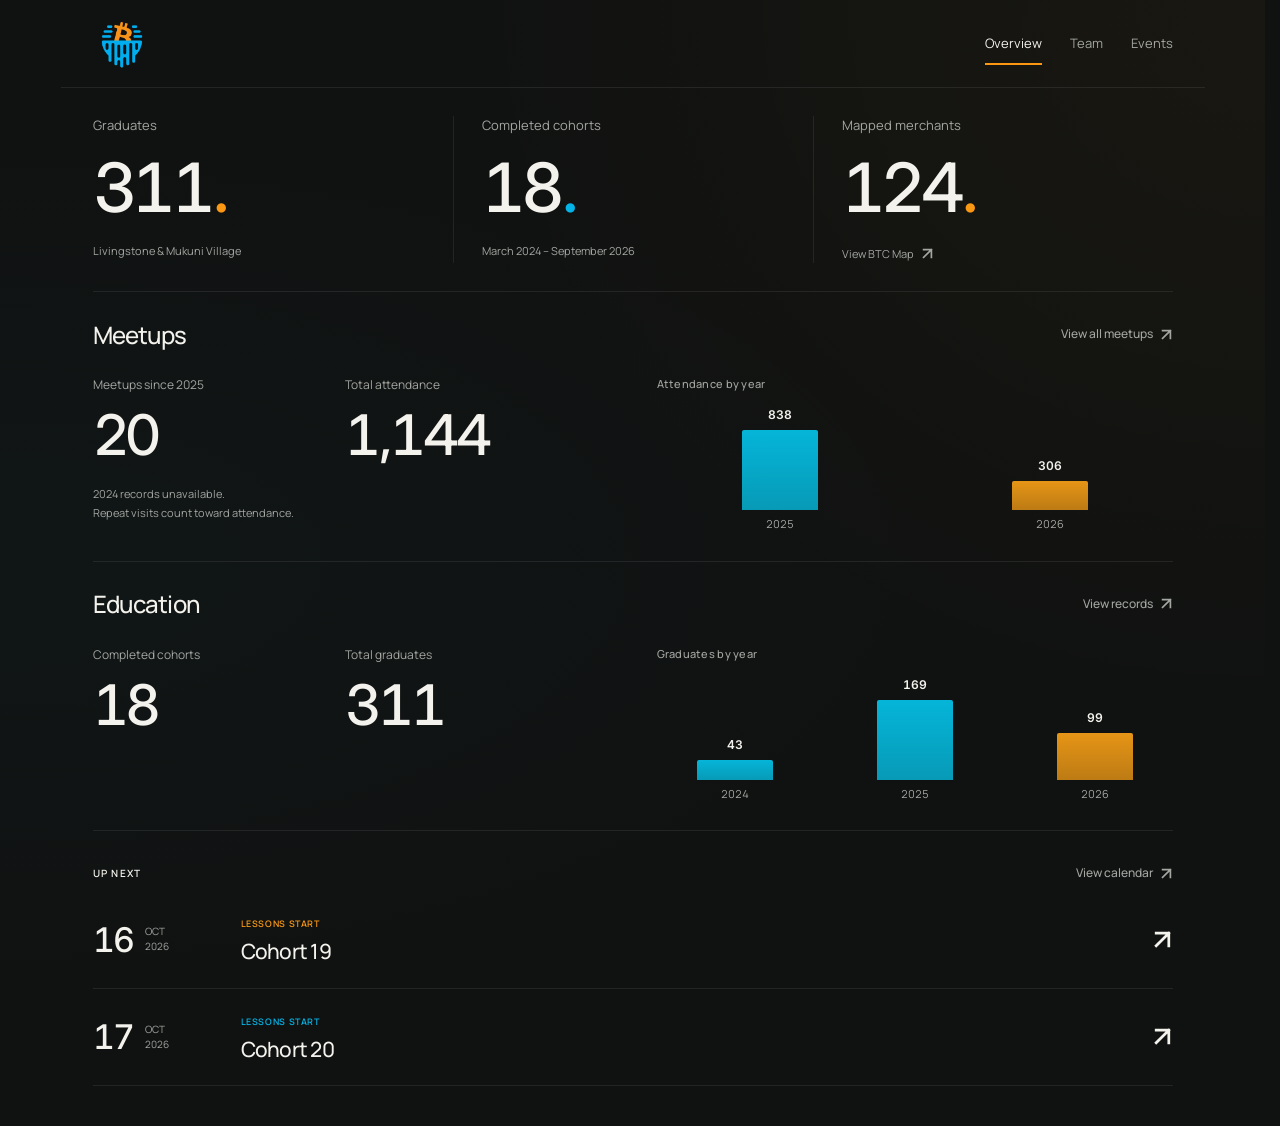
==== index.html @ 1b714caf "Refine typography, responsive layouts and community data summaries" ====
<!doctype html><html lang="en"><head><meta charset="utf-8"><meta name="viewport" content="width=device-width, initial-scale=1"><meta name="theme-color" content="#101010"><meta name="description" content="Bitcoin Victoria Falls community data, education and upcoming events in Zambia."><title>Overview · Bitcoin Victoria Falls</title><link rel="icon" href="assets/symbol.png"><link rel="preconnect" href="https://fonts.googleapis.com"><link rel="preconnect" href="https://fonts.gstatic.com" crossorigin><link href="https://fonts.googleapis.com/css2?family=Inter:wght@400;500;600&family=Manrope:wght@400;500;600;700&display=swap" rel="stylesheet"><link rel="stylesheet" href="styles.css?v=20261011-refined-1"><script src="app.js?v=20261011-refined-1" defer></script></head><body data-page="0"><a class="skip" href="#main">Skip to content</a><header class="shell header"><a class="brand" href="./"><img src="assets/symbol.png" alt="Bitcoin Victoria Falls"></a><nav aria-label="Main"><a aria-current="page" href="./">Overview</a><a href="team.html">Team</a><a  href="events.html">Events</a></nav></header><main id="main" class="shell"><section class="metrics" aria-label="Community in numbers"><article><span class="metric-label">Graduates</span><strong>311<span class="orange">.</span></strong><small>Livingstone & Mukuni Village</small></article><article><span class="metric-label">Completed cohorts</span><strong>18<span class="cyan">.</span></strong><small>March 2024 – September 2026</small></article><article><span class="metric-label">Mapped merchants</span><strong>124<span class="orange">.</span></strong><a href="https://btcmap.org/community/bitcoin-victoria-falls/merchants" target="_blank" rel="noopener">View BTC Map <svg class="link-arrow" viewBox="0 0 20 20" fill="none" stroke="currentColor" stroke-width="2.6" stroke-linecap="square" stroke-linejoin="miter" aria-hidden="true" focusable="false"><path d="M4 16 16 4M4 4h12v12"/></svg></a></article></section><section class="overview-meetups" aria-labelledby="meetup-heading"><div class="section-heading"><h2 id="meetup-heading">Meetups</h2><a href="meetups.html">View all meetups <svg class="link-arrow" viewBox="0 0 20 20" fill="none" stroke="currentColor" stroke-width="2.6" stroke-linecap="square" stroke-linejoin="miter" aria-hidden="true" focusable="false"><path d="M4 16 16 4M4 4h12v12"/></svg></a></div><div class="data-summary meetup-summary"><div class="meetup-figures"><div><span>Meetups since 2025</span><strong>20</strong></div><div><span>Total attendance</span><strong>1,144</strong></div><p class="attendance-note">2024 records unavailable.<span>Repeat visits count toward attendance.</span></p></div><div class="attendance-chart"><h3>Attendance by year</h3><div class="chart" aria-label="Attendance by year"><div class="bar"><b>838</b><i style="height:80px"></i><span>2025</span></div><div class="bar"><b>306</b><i style="height:29px"></i><span>2026</span></div></div></div></div></section><section class="overview-education" aria-labelledby="education-heading"><div class="section-heading"><h2 id="education-heading">Education</h2><a href="data.html#education">View records <svg class="link-arrow" viewBox="0 0 20 20" fill="none" stroke="currentColor" stroke-width="2.6" stroke-linecap="square" stroke-linejoin="miter" aria-hidden="true" focusable="false"><path d="M4 16 16 4M4 4h12v12"/></svg></a></div><div class="data-summary meetup-summary"><div class="meetup-figures"><div><span>Completed cohorts</span><strong>18</strong></div><div><span>Total graduates</span><strong>311</strong></div></div><div class="attendance-chart"><h3>Graduates by year</h3><div class="chart" aria-label="Graduates by year"><div class="bar"><b>43</b><i style="height:20px"></i><span>2024</span></div><div class="bar"><b>169</b><i style="height:80px"></i><span>2025</span></div><div class="bar"><b>99</b><i style="height:47px"></i><span>2026</span></div></div></div></div></section><section class="next"><div class="section-heading"><p class="eyebrow">Up next</p><a href="events.html">View calendar <svg class="link-arrow" viewBox="0 0 20 20" fill="none" stroke="currentColor" stroke-width="2.6" stroke-linecap="square" stroke-linejoin="miter" aria-hidden="true" focusable="false"><path d="M4 16 16 4M4 4h12v12"/></svg></a></div><a class="event-row" href="events.html#cohort-19"><time datetime="2026-10-16"><b>16</b><span>OCT 2026</span></time><div><small class="orange">LESSONS START</small><h2>Cohort 19</h2></div><span class="arrow"><svg class="link-arrow" viewBox="0 0 20 20" fill="none" stroke="currentColor" stroke-width="2.6" stroke-linecap="square" stroke-linejoin="miter" aria-hidden="true" focusable="false"><path d="M4 16 16 4M4 4h12v12"/></svg></span></a><a class="event-row" href="events.html#cohort-20"><time datetime="2026-10-17"><b>17</b><span>OCT 2026</span></time><div><small class="cyan">LESSONS START</small><h2>Cohort 20</h2></div><span class="arrow"><svg class="link-arrow" viewBox="0 0 20 20" fill="none" stroke="currentColor" stroke-width="2.6" stroke-linecap="square" stroke-linejoin="miter" aria-hidden="true" focusable="false"><path d="M4 16 16 4M4 4h12v12"/></svg></span></a></section></main></body></html>
---- styles.css ----
/* Bitcoin Victoria Falls — shared layout and type system. */
:root {
  color-scheme: dark;
  --bg: #101211;
  --fg: #f3f2ed;
  --muted: #a3a6a1;
  --line: #ffffff14;
  --orange: #fa9814;
  --cyan: #04b4e7;
  --surface: #ffffff03;
}
* { box-sizing: border-box; }
html { scrollbar-gutter: stable; }
body {
  margin: 0;
  background: var(--bg);
  background-image: radial-gradient(ellipse at 100% 0%, #fa98140a, transparent 45%), radial-gradient(ellipse at 0% 50%, #04b4e706, transparent 55%);
  color: var(--fg);
  font: 14px/1.5 Manrope, Arial, sans-serif;
  -webkit-font-smoothing: antialiased;
}
a { color: inherit; text-decoration: none; }
button, input, select { font: inherit; }
button { cursor: pointer; }
a, button, input, select { -webkit-tap-highlight-color: transparent; }
:focus-visible { outline: 2px solid var(--cyan); outline-offset: 5px; }
[hidden] { display: none !important; }
h1, h2, h3, p { margin: 0; }
h1, h2, h3 { font-weight: 500; }
.orange { color: var(--orange); }
.cyan { color: var(--cyan); }
.shell { width: min(100%, 1144px); margin-inline: auto; padding-inline: 32px; }
main.shell { padding-bottom: 40px; }
.header { height: 88px; display: flex; align-items: center; justify-content: space-between; border-bottom: 1px solid var(--line); }
.brand { display: inline-flex; align-items: center; flex-shrink: 0; }
.brand img { display: block; width: 58px; height: 64px; object-fit: contain; }
nav { display: flex; gap: 28px; }
nav a { display: flex; align-items: center; min-height: 44px; position: relative; color: var(--muted); font-size: 13px; }
nav a[aria-current] { color: var(--fg); }
nav a[aria-current]::after { content: ''; position: absolute; left: 0; right: 0; bottom: 1px; height: 2px; background: var(--orange); }
.skip { position: fixed; left: 20px; top: -80px; z-index: 10; padding: 10px 16px; background: var(--bg); border: 1px solid var(--cyan); }
.skip:focus { top: 12px; }
.link-arrow { width: 13px; height: 13px; flex-shrink: 0; vertical-align: -2px; }
.section-heading a, .metrics a, .records-header a, .data-tabs a, .reset-month, .agenda a { display: inline-flex; align-items: center; gap: 7px; }
.section-heading a, .metrics a, .records-header a, .data-tabs a { font-size: 12px; color: var(--muted); }
.section-heading a { min-height: 36px; }
.page-heading, .team-intro { padding: 32px 0; }
.page-heading h1, .team-intro h1 { font-size: clamp(32px, 4vw, 46px); letter-spacing: -.045em; line-height: 1.2; }
/* Overview */
.metrics { display: grid; grid-template-columns: repeat(3, minmax(0, 1fr)); padding: 28px 0; border-bottom: 1px solid var(--line); }
.metrics article { padding: 0 28px; border-left: 1px solid var(--line); min-width: 0; }
.metrics article:first-child { padding-left: 0; border: 0; }
.metrics article:last-child { padding-right: 0; }
.metric-label { display: block; font-size: 13px; color: var(--muted); }
.metrics strong { display: block; font-weight: 500; font-size: clamp(48px, 5.4vw, 68px); line-height: 1.25; letter-spacing: -.06em; margin: 9px 0 12px; font-variant-numeric: tabular-nums; }
.metrics small, .metrics a { font-size: 11px; line-height: 1.7; }
.metrics small { display: block; color: var(--muted); }
.overview-meetups, .overview-education { padding-top: 24px; border-bottom: 1px solid var(--line); }
.section-heading { display: flex; align-items: center; justify-content: space-between; gap: 20px; }
.section-heading h2 { font-size: 24px; letter-spacing: -.035em; line-height: 1.3; }
.data-summary { display: grid; grid-template-columns: 1fr 1fr; align-items: start; gap: 48px; padding: 24px 0 28px; }
.meetup-figures { display: grid; grid-template-columns: 1fr 1.15fr; gap: 14px 24px; min-width: 0; }
.meetup-figures > div { min-width: 0; }
.data-summary span { display: block; color: var(--muted); font-size: 12px; }
.data-summary strong { display: block; font-size: clamp(40px, 4.6vw, 56px); font-weight: 500; letter-spacing: -.055em; line-height: 1.2; font-variant-numeric: tabular-nums; margin-top: 8px; }
.attendance-note { grid-column: 1 / -1; color: var(--muted); font-size: 11px; line-height: 1.7; margin-top: 2px; max-width: 350px; }
.attendance-note span { font-size: inherit; }
.attendance-chart { min-width: 0; }
.attendance-chart h3 { color: var(--muted); font-size: 11px; line-height: 1.5; letter-spacing: .025em; margin-bottom: 10px; }
.chart { height: 130px; display: flex; align-items: flex-end; gap: 24px; }
.bar { flex: 1; min-width: 0; display: flex; flex-direction: column; align-items: center; gap: 6px; font-size: 12px; font-variant-numeric: tabular-nums; }
.bar b { font-weight: 600; }
.bar i { display: block; width: 100%; max-width: 76px; min-height: 2px; background: linear-gradient(0deg, #079ab7, #05b5d8); border-radius: 2px 2px 0 0; }
.bar:last-child i { background: linear-gradient(0deg, #bd7b14, #e69516); }
.bar span { font-size: 11px; }
.next { padding-top: 24px; }
.eyebrow { font-size: 10px; font-weight: 600; text-transform: uppercase; letter-spacing: .13em; }
.event-row { display: flex; align-items: center; gap: 28px; min-height: 96px; padding: 20px 0; border-bottom: 1px solid var(--line); }
.event-row time { display: flex; align-items: center; gap: 12px; width: 120px; flex-shrink: 0; }
.event-row time b { font-weight: 500; font-size: 34px; letter-spacing: -.055em; }
.event-row time span { color: var(--muted); font-size: 10px; max-width: 36px; }
.event-row small { font-size: 9px; font-weight: 600; letter-spacing: .07em; }
.event-row h2 { font-size: 21px; letter-spacing: -.035em; margin-top: 4px; }
.arrow { display: flex; align-items: center; margin-left: auto; }
.arrow .link-arrow { width: 21px; height: 21px; }
/* Education and meetup records */
.records { padding-top: 30px; }
.records-header { display: flex; align-items: center; justify-content: space-between; gap: 20px; padding-bottom: 20px; }
.records-title { font-size: 32px; line-height: 1.2; letter-spacing: -.04em; }
.records-header a { min-height: 44px; }
.data-tabs { display: flex; align-items: center; gap: 4px; padding-bottom: 20px; border-bottom: 1px solid var(--line); }
.data-tabs button { background: transparent; color: var(--muted); border: 1px solid transparent; border-radius: 6px; min-height: 40px; padding: 8px 14px; font-size: 12px; }
.data-tabs button[aria-pressed=true] { color: var(--fg); border-color: #fa98142b; background: #fa98140c; }
.records-header + .data-summary { border-top: 1px solid var(--line); }
.records .data-summary { padding-top: 24px; }
.filters { display: flex; align-items: end; gap: 14px; border-top: 1px solid var(--line); padding-top: 20px; }
.filters label { display: flex; flex-direction: column; gap: 7px; font-size: 11px; color: var(--muted); }
.filters .search { flex: 1; min-width: 0; }
input, select { min-width: 132px; min-height: 44px; border: 1px solid #ffffff1c; border-radius: 6px; background: #ffffff04; color: var(--fg); padding: 10px 12px; font-size: 12px; }
select option { background: var(--bg); }
input::placeholder { color: #8c928a; }
.filters button { min-height: 44px; border: 1px solid #ffffff24; border-radius: 6px; background: #ffffff06; color: var(--fg); padding: 10px 14px; white-space: nowrap; font-size: 12px; }
.small { font-size: 11px; color: var(--muted); line-height: 1.6; }
#result-count { padding: 16px 0 8px; }
.table-wrap { overflow-x: auto; }
table { border-collapse: collapse; width: 100%; font-size: 12px; table-layout: fixed; }
th { text-align: left; color: var(--muted); font-weight: 500; font-size: 10px; letter-spacing: .02em; padding: 14px 12px; border-bottom: 1px solid #ffffff24; }
td { padding: 16px 12px; line-height: 1.6; vertical-align: top; border-bottom: 1px solid var(--line); overflow-wrap: anywhere; }
th:first-child, td:first-child { padding-left: 0; }
th:last-child, td:last-child { padding-right: 0; text-align: right; font-variant-numeric: tabular-nums; }
body:has(#education[aria-pressed=true]) th:nth-child(1) { width: 10%; }
body:has(#education[aria-pressed=true]) th:nth-child(2) { width: 18%; }
body:has(#education[aria-pressed=true]) th:nth-child(3) { width: 23%; }
body:has(#education[aria-pressed=true]) th:nth-child(4) { width: 35%; }
body:has(#education[aria-pressed=true]) th:nth-child(5) { width: 14%; }
body:is([data-dataset=meetups], :has(#meetups[aria-pressed=true])) th:nth-child(1) { width: 16%; }
body:is([data-dataset=meetups], :has(#meetups[aria-pressed=true])) th:nth-child(2) { width: 42%; }
body:is([data-dataset=meetups], :has(#meetups[aria-pressed=true])) th:nth-child(3) { width: 28%; }
body:is([data-dataset=meetups], :has(#meetups[aria-pressed=true])) th:nth-child(4) { width: 14%; }
#load-status:not(:empty) { font-size: 12px; padding-top: 16px; color: var(--muted); }
/* Team */
.team-group { display: grid; grid-template-columns: 190px minmax(0, 1fr); gap: 36px; padding: 28px 0; border-top: 1px solid var(--line); }
.team-group-heading { display: flex; align-items: baseline; gap: 14px; }
.team-index { color: #92998d; font-size: 10px; font-variant-numeric: tabular-nums; }
.team-group h2 { font-size: 13px; }
.founder-grid, .volunteer-grid { display: grid; grid-template-columns: repeat(2, minmax(0, 1fr)); gap: 26px 36px; }
.team-person { min-width: 0; }
.team-person h3 { font-size: 22px; line-height: 1.4; letter-spacing: -.035em; }
.team-person p { font-size: 11px; color: var(--muted); margin-top: 6px; }
.volunteer-grid h3 { font-size: 19px; }
.volunteer-grid .team-person:nth-child(n+3) { padding-top: 22px; border-top: 1px solid var(--line); }
/* Events */
.calendar-layout { display: grid; grid-template-columns: 1.2fr 1fr; gap: 48px; align-items: start; }
.calendar-panel { padding: 24px; border: 1px solid var(--line); border-radius: 10px; background: var(--surface); }
.calendar-heading { display: flex; justify-content: space-between; align-items: center; gap: 16px; margin-bottom: 22px; }
.calendar-heading h2 { font-size: 20px; letter-spacing: -.025em; }
.calendar-heading > div { display: flex; gap: 6px; }
.calendar-heading button { background: transparent; border: 1px solid var(--line); border-radius: 6px; color: var(--fg); width: 40px; height: 40px; display: inline-flex; align-items: center; justify-content: center; }
.weekdays, .calendar { display: grid; grid-template-columns: repeat(7, minmax(0, 1fr)); }
.weekdays { text-align: center; color: var(--muted); font-size: 10px; padding-bottom: 12px; }
.calendar > span, .calendar button { min-height: 48px; border: 0; border-top: 1px solid var(--line); color: var(--muted); background: transparent; font-size: 12px; position: relative; font-variant-numeric: tabular-nums; }
.calendar button { color: var(--fg); background: #fa981416; }
.calendar button[data-cohort='20'] { background: #04b4e713; }
.calendar button::after { content: ''; position: absolute; width: 4px; height: 4px; background: var(--orange); border-radius: 50%; bottom: 8px; left: calc(50% - 2px); }
.calendar button[data-cohort='20']::after { background: var(--cyan); }
.calendar button[aria-pressed=true] { outline: 1px solid var(--orange); outline-offset: -1px; }
.calendar-legend { display: flex; gap: 18px; padding-top: 16px; font-size: 11px; color: var(--muted); }
.calendar-legend span { display: inline-flex; align-items: center; gap: 7px; }
.calendar-legend i { width: 5px; height: 5px; background: var(--orange); border-radius: 50%; }
.calendar-legend span:last-child i { background: var(--cyan); }
.reset-month { min-height: 40px; margin-top: 8px; padding: 6px 0; background: transparent; border: 0; font-size: 11px; color: var(--muted); }
.agenda > .eyebrow { color: var(--muted); margin-bottom: 20px; }
.agenda article { border-top: 1px solid var(--line); padding: 22px 0; scroll-margin-top: 24px; }
.agenda article:target { border-color: var(--orange); }
.event-date { font-size: 10px; letter-spacing: .06em; font-weight: 600; }
.agenda h2 { font-size: 28px; letter-spacing: -.035em; margin: 10px 0 8px; }
.agenda p { font-size: 13px; color: var(--muted); }
.agenda small { display: block; font-size: 11px; color: var(--muted); margin-top: 4px; }
.agenda a { min-height: 40px; margin-top: 14px; font-size: 12px; }
@media (hover: hover) {
  a:hover, .reset-month:hover { color: var(--orange); }
  .event-row:hover .arrow { transform: translate(2px, -2px); }
  .filters button:hover, .calendar-heading button:hover { background: #ffffff0c; border-color: #ffffff40; }
  tbody tr:hover { background: #ffffff02; }
}
@media (prefers-reduced-motion: no-preference) {
  a, button { transition: color .16s ease, background .16s ease, border-color .16s ease; }
  .arrow { transition: transform .16s ease; }
}
@media (max-width: 900px) {
  .shell { padding-inline: 28px; }
  .metrics article { padding-inline: 20px; }
  .data-summary { gap: 32px; }
  .meetup-figures { gap: 12px 16px; }
  .calendar-layout { gap: 30px; grid-template-columns: 1.15fr 1fr; }
  .calendar-panel { padding: 18px; }
  .calendar-heading { gap: 8px; }
  .calendar-heading h2 { font-size: 18px; }
  .team-group { grid-template-columns: 155px minmax(0, 1fr); gap: 24px; }
  .team-person h3 { font-size: 20px; }
  .founder-grid, .volunteer-grid { column-gap: 24px; }
}
@media (max-width: 640px) {
  .shell { padding-inline: 20px; }
  main.shell { padding-bottom: 28px; }
  .header { height: 76px; }
  .brand img { width: 46px; height: 54px; }
  nav { gap: 20px; }
  nav a { font-size: 12px; }
  .metrics { padding: 22px 0; }
  .metrics article { padding-inline: 14px; }
  .metric-label { font-size: 11px; line-height: 1.5; min-height: 33px; }
  .metrics strong { font-size: clamp(36px, 8.5vw, 48px); margin: 4px 0 10px; }
  .metrics small, .metrics a { font-size: 10px; line-height: 1.6; }
  .metrics a { display: block; }
  .metrics a svg { margin-left: 2px; width: 10px; height: 10px; }
  .overview-meetups, .overview-education { padding-top: 20px; }
  .section-heading { gap: 16px; align-items: center; }
  .section-heading h2 { font-size: 21px; }
  .section-heading a { font-size: 10px; gap: 5px; }
  .section-heading a .link-arrow { width: 11px; height: 11px; }
  .data-summary { grid-template-columns: 1fr; gap: 20px; padding: 20px 0 24px; }
  .meetup-figures { grid-template-columns: 1fr 1fr; gap: 10px 24px; }
  .meetup-figures > div + div { border-left: 1px solid var(--line); padding-left: 24px; }
  .data-summary strong { font-size: 44px; margin-top: 6px; }
  .data-summary span { font-size: 11px; }
  .attendance-note { max-width: none; font-size: 10px; line-height: 1.7; }
  .attendance-note span { font-size: inherit; }
  .attendance-chart h3 { font-size: 10px; margin-bottom: 8px; }
  .chart { height: 126px; gap: 24px; }
  .bar i { max-width: 64px; }
  .bar { font-size: 11px; gap: 5px; }
  .bar span { font-size: 10px; }
  .next { padding-top: 20px; }
  .event-row { gap: 20px; min-height: 88px; padding: 17px 0; }
  .event-row time { width: 83px; gap: 9px; }
  .event-row time b { font-size: 30px; }
  .event-row time span { font-size: 9px; }
  .event-row h2 { font-size: 19px; }
  .event-row small { font-size: 8px; }
  .arrow .link-arrow { width: 18px; height: 18px; }
  .records { padding-top: 24px; }
  .records-header { padding-bottom: 12px; }
  .records-title { font-size: 28px; }
  .records-header a { font-size: 11px; }
  .data-tabs { padding-bottom: 16px; }
  .data-tabs button { min-height: 44px; }
  .filters { display: grid; grid-template-columns: 1fr 1fr; gap: 12px; padding-top: 16px; }
  .filters input, .filters select { min-width: 0; width: 100%; }
  .filters .search { grid-column: 1 / -1; }
  .filters button { grid-column: 1 / -1; }
  .filters:has(#area-label[hidden]) > label:first-child { grid-column: 1 / -1; }
  .table-wrap { overflow: visible; }
  table, tbody { display: block; width: 100%; }
  thead { position: absolute; width: 1px; height: 1px; overflow: hidden; clip-path: inset(50%); }
  tbody tr { display: grid; grid-template-columns: minmax(0, 1fr) auto; column-gap: 20px; row-gap: 8px; padding: 16px 0; border-bottom: 1px solid var(--line); }
  tbody tr:first-child { border-top: 1px solid var(--line); }
  td { display: grid; grid-template-columns: 65px minmax(0, 1fr); gap: 12px; grid-column: 1 / -1; padding: 0 !important; border: 0; font-size: 12px; }
  td::before { content: attr(data-label); font-size: 10px; color: var(--muted); }
  td:first-child { display: block; grid-column: 1; grid-row: 1; font-size: 13px; }
  td:first-child::before, td:last-child::before { display: block; font-size: 9px; }
  td:last-child { display: block; grid-column: 2; grid-row: 1; font-size: 19px; text-align: right; }
  td[colspan] { grid-column: 1 / -1; display: block; font-size: 12px; text-align: left; }
  td[colspan]::before { content: none; }
  .page-heading, .team-intro { padding: 26px 0; }
  .page-heading h1, .team-intro h1 { font-size: 34px; }
  .team-group { grid-template-columns: 1fr; gap: 22px; padding: 24px 0; }
  .team-group h2 { font-size: 12px; }
  .team-person h3 { font-size: 20px; }
  .team-person p { font-size: 10px; margin-top: 4px; }
  .founder-grid, .volunteer-grid { gap: 20px 24px; }
  .volunteer-grid h3 { font-size: 17px; }
  .volunteer-grid .team-person:nth-child(n+3) { padding-top: 20px; }
  .calendar-layout { grid-template-columns: 1fr; gap: 28px; }
  .calendar-panel { padding: 20px; }
  .calendar-heading h2 { font-size: 20px; }
  .calendar-heading button { width: 44px; height: 44px; }
  .agenda > .eyebrow { margin-bottom: 16px; }
  .agenda article { padding: 20px 0; }
  .agenda h2 { font-size: 25px; }
}
@media (max-width: 374px) {
  .shell { padding-inline: 16px; }
  nav { gap: 16px; }
  .metrics article { padding-inline: 10px; }
  .metrics strong { font-size: 34px; }
  .metrics small, .metrics a { font-size: 10px; }
  .section-heading a { font-size: 9px; }
  .meetup-figures { gap: 12px 16px; }
  .meetup-figures > div + div { padding-left: 16px; }
  .data-summary strong { font-size: 40px; }
  .team-person h3 { font-size: 18px; }
  .volunteer-grid h3 { font-size: 16px; }
  .calendar-panel { padding: 14px; }
  .calendar-heading h2 { font-size: 18px; }
}

/* Text carries the hierarchy; tabular numerals keep data aligned. */
.metrics strong,.data-summary strong,.bar b,.event-row time b,.calendar,.event-date,td:first-child,td:last-child{font-family:Inter,Arial,sans-serif;font-variant-numeric:tabular-nums lining-nums}.team-person h3{font-weight:500}.section-heading a{font-weight:500}
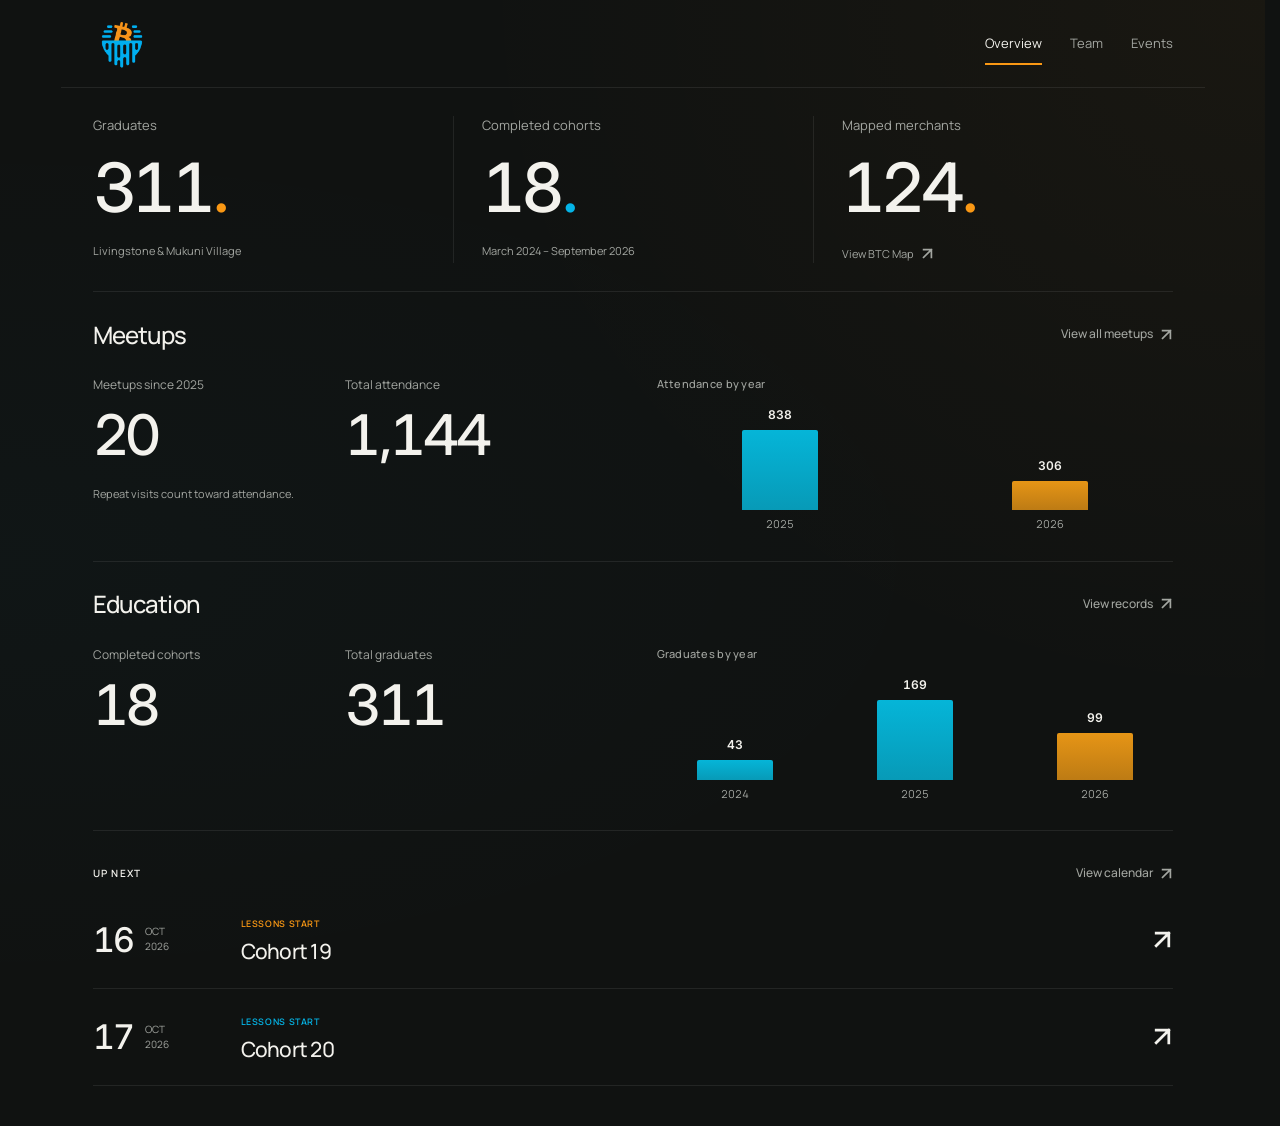
==== commit 6774040d: "Remove unavailable 2024 records sentence from meetup summaries" ====
--- a/index.html
+++ b/index.html
@@ -1 +1 @@
-<!doctype html><html lang="en"><head><meta charset="utf-8"><meta name="viewport" content="width=device-width, initial-scale=1"><meta name="theme-color" content="#101010"><meta name="description" content="Bitcoin Victoria Falls community data, education and upcoming events in Zambia."><title>Overview · Bitcoin Victoria Falls</title><link rel="icon" href="assets/symbol.png"><link rel="preconnect" href="https://fonts.googleapis.com"><link rel="preconnect" href="https://fonts.gstatic.com" crossorigin><link href="https://fonts.googleapis.com/css2?family=Inter:wght@400;500;600&family=Manrope:wght@400;500;600;700&display=swap" rel="stylesheet"><link rel="stylesheet" href="styles.css?v=20261011-refined-1"><script src="app.js?v=20261011-refined-1" defer></script></head><body data-page="0"><a class="skip" href="#main">Skip to content</a><header class="shell header"><a class="brand" href="./"><img src="assets/symbol.png" alt="Bitcoin Victoria Falls"></a><nav aria-label="Main"><a aria-current="page" href="./">Overview</a><a href="team.html">Team</a><a  href="events.html">Events</a></nav></header><main id="main" class="shell"><section class="metrics" aria-label="Community in numbers"><article><span class="metric-label">Graduates</span><strong>311<span class="orange">.</span></strong><small>Livingstone & Mukuni Village</small></article><article><span class="metric-label">Completed cohorts</span><strong>18<span class="cyan">.</span></strong><small>March 2024 – September 2026</small></article><article><span class="metric-label">Mapped merchants</span><strong>124<span class="orange">.</span></strong><a href="https://btcmap.org/community/bitcoin-victoria-falls/merchants" target="_blank" rel="noopener">View BTC Map <svg class="link-arrow" viewBox="0 0 20 20" fill="none" stroke="currentColor" stroke-width="2.6" stroke-linecap="square" stroke-linejoin="miter" aria-hidden="true" focusable="false"><path d="M4 16 16 4M4 4h12v12"/></svg></a></article></section><section class="overview-meetups" aria-labelledby="meetup-heading"><div class="section-heading"><h2 id="meetup-heading">Meetups</h2><a href="meetups.html">View all meetups <svg class="link-arrow" viewBox="0 0 20 20" fill="none" stroke="currentColor" stroke-width="2.6" stroke-linecap="square" stroke-linejoin="miter" aria-hidden="true" focusable="false"><path d="M4 16 16 4M4 4h12v12"/></svg></a></div><div class="data-summary meetup-summary"><div class="meetup-figures"><div><span>Meetups since 2025</span><strong>20</strong></div><div><span>Total attendance</span><strong>1,144</strong></div><p class="attendance-note">2024 records unavailable.<span>Repeat visits count toward attendance.</span></p></div><div class="attendance-chart"><h3>Attendance by year</h3><div class="chart" aria-label="Attendance by year"><div class="bar"><b>838</b><i style="height:80px"></i><span>2025</span></div><div class="bar"><b>306</b><i style="height:29px"></i><span>2026</span></div></div></div></div></section><section class="overview-education" aria-labelledby="education-heading"><div class="section-heading"><h2 id="education-heading">Education</h2><a href="data.html#education">View records <svg class="link-arrow" viewBox="0 0 20 20" fill="none" stroke="currentColor" stroke-width="2.6" stroke-linecap="square" stroke-linejoin="miter" aria-hidden="true" focusable="false"><path d="M4 16 16 4M4 4h12v12"/></svg></a></div><div class="data-summary meetup-summary"><div class="meetup-figures"><div><span>Completed cohorts</span><strong>18</strong></div><div><span>Total graduates</span><strong>311</strong></div></div><div class="attendance-chart"><h3>Graduates by year</h3><div class="chart" aria-label="Graduates by year"><div class="bar"><b>43</b><i style="height:20px"></i><span>2024</span></div><div class="bar"><b>169</b><i style="height:80px"></i><span>2025</span></div><div class="bar"><b>99</b><i style="height:47px"></i><span>2026</span></div></div></div></div></section><section class="next"><div class="section-heading"><p class="eyebrow">Up next</p><a href="events.html">View calendar <svg class="link-arrow" viewBox="0 0 20 20" fill="none" stroke="currentColor" stroke-width="2.6" stroke-linecap="square" stroke-linejoin="miter" aria-hidden="true" focusable="false"><path d="M4 16 16 4M4 4h12v12"/></svg></a></div><a class="event-row" href="events.html#cohort-19"><time datetime="2026-10-16"><b>16</b><span>OCT 2026</span></time><div><small class="orange">LESSONS START</small><h2>Cohort 19</h2></div><span class="arrow"><svg class="link-arrow" viewBox="0 0 20 20" fill="none" stroke="currentColor" stroke-width="2.6" stroke-linecap="square" stroke-linejoin="miter" aria-hidden="true" focusable="false"><path d="M4 16 16 4M4 4h12v12"/></svg></span></a><a class="event-row" href="events.html#cohort-20"><time datetime="2026-10-17"><b>17</b><span>OCT 2026</span></time><div><small class="cyan">LESSONS START</small><h2>Cohort 20</h2></div><span class="arrow"><svg class="link-arrow" viewBox="0 0 20 20" fill="none" stroke="currentColor" stroke-width="2.6" stroke-linecap="square" stroke-linejoin="miter" aria-hidden="true" focusable="false"><path d="M4 16 16 4M4 4h12v12"/></svg></span></a></section></main></body></html>
+<!doctype html><html lang="en"><head><meta charset="utf-8"><meta name="viewport" content="width=device-width, initial-scale=1"><meta name="theme-color" content="#101010"><meta name="description" content="Bitcoin Victoria Falls community data, education and upcoming events in Zambia."><title>Overview · Bitcoin Victoria Falls</title><link rel="icon" href="assets/symbol.png"><link rel="preconnect" href="https://fonts.googleapis.com"><link rel="preconnect" href="https://fonts.gstatic.com" crossorigin><link href="https://fonts.googleapis.com/css2?family=Inter:wght@400;500;600&family=Manrope:wght@400;500;600;700&display=swap" rel="stylesheet"><link rel="stylesheet" href="styles.css?v=20261011-refined-2"><script src="app.js?v=20261011-refined-2" defer></script></head><body data-page="0"><a class="skip" href="#main">Skip to content</a><header class="shell header"><a class="brand" href="./"><img src="assets/symbol.png" alt="Bitcoin Victoria Falls"></a><nav aria-label="Main"><a aria-current="page" href="./">Overview</a><a href="team.html">Team</a><a  href="events.html">Events</a></nav></header><main id="main" class="shell"><section class="metrics" aria-label="Community in numbers"><article><span class="metric-label">Graduates</span><strong>311<span class="orange">.</span></strong><small>Livingstone & Mukuni Village</small></article><article><span class="metric-label">Completed cohorts</span><strong>18<span class="cyan">.</span></strong><small>March 2024 – September 2026</small></article><article><span class="metric-label">Mapped merchants</span><strong>124<span class="orange">.</span></strong><a href="https://btcmap.org/community/bitcoin-victoria-falls/merchants" target="_blank" rel="noopener">View BTC Map <svg class="link-arrow" viewBox="0 0 20 20" fill="none" stroke="currentColor" stroke-width="2.6" stroke-linecap="square" stroke-linejoin="miter" aria-hidden="true" focusable="false"><path d="M4 16 16 4M4 4h12v12"/></svg></a></article></section><section class="overview-meetups" aria-labelledby="meetup-heading"><div class="section-heading"><h2 id="meetup-heading">Meetups</h2><a href="meetups.html">View all meetups <svg class="link-arrow" viewBox="0 0 20 20" fill="none" stroke="currentColor" stroke-width="2.6" stroke-linecap="square" stroke-linejoin="miter" aria-hidden="true" focusable="false"><path d="M4 16 16 4M4 4h12v12"/></svg></a></div><div class="data-summary meetup-summary"><div class="meetup-figures"><div><span>Meetups since 2025</span><strong>20</strong></div><div><span>Total attendance</span><strong>1,144</strong></div><p class="attendance-note"><span>Repeat visits count toward attendance.</span></p></div><div class="attendance-chart"><h3>Attendance by year</h3><div class="chart" aria-label="Attendance by year"><div class="bar"><b>838</b><i style="height:80px"></i><span>2025</span></div><div class="bar"><b>306</b><i style="height:29px"></i><span>2026</span></div></div></div></div></section><section class="overview-education" aria-labelledby="education-heading"><div class="section-heading"><h2 id="education-heading">Education</h2><a href="data.html#education">View records <svg class="link-arrow" viewBox="0 0 20 20" fill="none" stroke="currentColor" stroke-width="2.6" stroke-linecap="square" stroke-linejoin="miter" aria-hidden="true" focusable="false"><path d="M4 16 16 4M4 4h12v12"/></svg></a></div><div class="data-summary meetup-summary"><div class="meetup-figures"><div><span>Completed cohorts</span><strong>18</strong></div><div><span>Total graduates</span><strong>311</strong></div></div><div class="attendance-chart"><h3>Graduates by year</h3><div class="chart" aria-label="Graduates by year"><div class="bar"><b>43</b><i style="height:20px"></i><span>2024</span></div><div class="bar"><b>169</b><i style="height:80px"></i><span>2025</span></div><div class="bar"><b>99</b><i style="height:47px"></i><span>2026</span></div></div></div></div></section><section class="next"><div class="section-heading"><p class="eyebrow">Up next</p><a href="events.html">View calendar <svg class="link-arrow" viewBox="0 0 20 20" fill="none" stroke="currentColor" stroke-width="2.6" stroke-linecap="square" stroke-linejoin="miter" aria-hidden="true" focusable="false"><path d="M4 16 16 4M4 4h12v12"/></svg></a></div><a class="event-row" href="events.html#cohort-19"><time datetime="2026-10-16"><b>16</b><span>OCT 2026</span></time><div><small class="orange">LESSONS START</small><h2>Cohort 19</h2></div><span class="arrow"><svg class="link-arrow" viewBox="0 0 20 20" fill="none" stroke="currentColor" stroke-width="2.6" stroke-linecap="square" stroke-linejoin="miter" aria-hidden="true" focusable="false"><path d="M4 16 16 4M4 4h12v12"/></svg></span></a><a class="event-row" href="events.html#cohort-20"><time datetime="2026-10-17"><b>17</b><span>OCT 2026</span></time><div><small class="cyan">LESSONS START</small><h2>Cohort 20</h2></div><span class="arrow"><svg class="link-arrow" viewBox="0 0 20 20" fill="none" stroke="currentColor" stroke-width="2.6" stroke-linecap="square" stroke-linejoin="miter" aria-hidden="true" focusable="false"><path d="M4 16 16 4M4 4h12v12"/></svg></span></a></section></main></body></html>
--- a/styles.css
+++ b/styles.css
@@ -12,6 +12,8 @@
 * { box-sizing: border-box; }
 html { scrollbar-gutter: stable; }
 body {
+  min-height: 100vh;
+  min-height: 100svh;
   margin: 0;
   background: var(--bg);
   background-image: radial-gradient(ellipse at 100% 0%, #fa98140a, transparent 45%), radial-gradient(ellipse at 0% 50%, #04b4e706, transparent 55%);
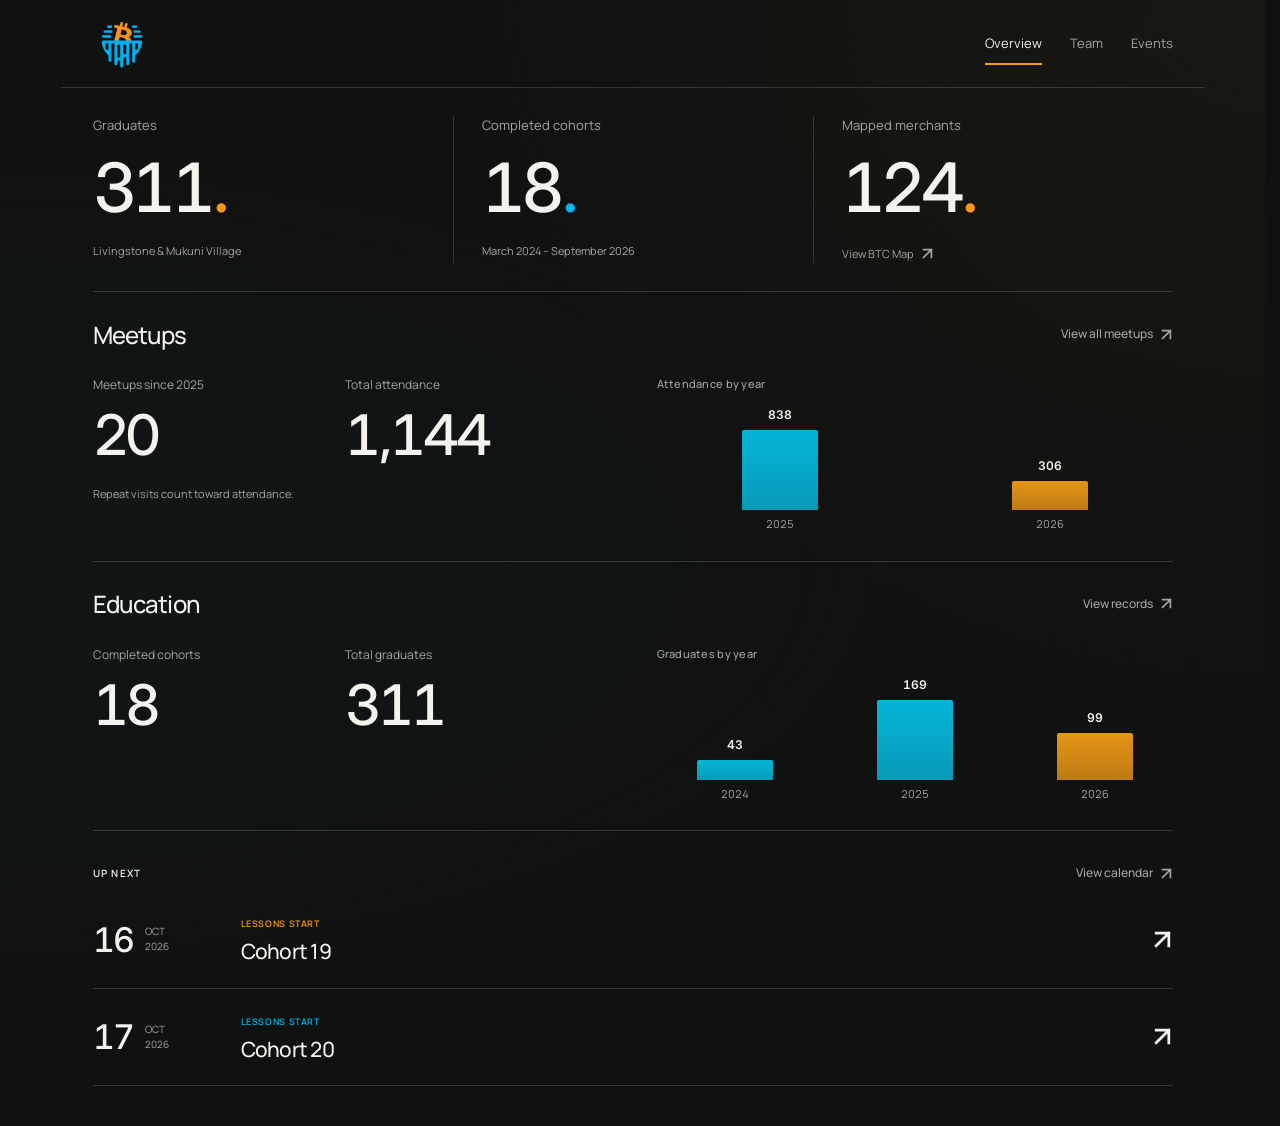
==== commit 3647dd83: "Give shared hairline dividers a subtle increase in contrast" ====
--- a/index.html
+++ b/index.html
@@ -1 +1 @@
-<!doctype html><html lang="en"><head><meta charset="utf-8"><meta name="viewport" content="width=device-width, initial-scale=1"><meta name="theme-color" content="#101010"><meta name="description" content="Bitcoin Victoria Falls community data, education and upcoming events in Zambia."><title>Overview · Bitcoin Victoria Falls</title><link rel="icon" href="assets/symbol.png"><link rel="preconnect" href="https://fonts.googleapis.com"><link rel="preconnect" href="https://fonts.gstatic.com" crossorigin><link href="https://fonts.googleapis.com/css2?family=Inter:wght@400;500;600&family=Manrope:wght@400;500;600;700&display=swap" rel="stylesheet"><link rel="stylesheet" href="styles.css?v=20261011-refined-2"><script src="app.js?v=20261011-refined-2" defer></script></head><body data-page="0"><a class="skip" href="#main">Skip to content</a><header class="shell header"><a class="brand" href="./"><img src="assets/symbol.png" alt="Bitcoin Victoria Falls"></a><nav aria-label="Main"><a aria-current="page" href="./">Overview</a><a href="team.html">Team</a><a  href="events.html">Events</a></nav></header><main id="main" class="shell"><section class="metrics" aria-label="Community in numbers"><article><span class="metric-label">Graduates</span><strong>311<span class="orange">.</span></strong><small>Livingstone & Mukuni Village</small></article><article><span class="metric-label">Completed cohorts</span><strong>18<span class="cyan">.</span></strong><small>March 2024 – September 2026</small></article><article><span class="metric-label">Mapped merchants</span><strong>124<span class="orange">.</span></strong><a href="https://btcmap.org/community/bitcoin-victoria-falls/merchants" target="_blank" rel="noopener">View BTC Map <svg class="link-arrow" viewBox="0 0 20 20" fill="none" stroke="currentColor" stroke-width="2.6" stroke-linecap="square" stroke-linejoin="miter" aria-hidden="true" focusable="false"><path d="M4 16 16 4M4 4h12v12"/></svg></a></article></section><section class="overview-meetups" aria-labelledby="meetup-heading"><div class="section-heading"><h2 id="meetup-heading">Meetups</h2><a href="meetups.html">View all meetups <svg class="link-arrow" viewBox="0 0 20 20" fill="none" stroke="currentColor" stroke-width="2.6" stroke-linecap="square" stroke-linejoin="miter" aria-hidden="true" focusable="false"><path d="M4 16 16 4M4 4h12v12"/></svg></a></div><div class="data-summary meetup-summary"><div class="meetup-figures"><div><span>Meetups since 2025</span><strong>20</strong></div><div><span>Total attendance</span><strong>1,144</strong></div><p class="attendance-note"><span>Repeat visits count toward attendance.</span></p></div><div class="attendance-chart"><h3>Attendance by year</h3><div class="chart" aria-label="Attendance by year"><div class="bar"><b>838</b><i style="height:80px"></i><span>2025</span></div><div class="bar"><b>306</b><i style="height:29px"></i><span>2026</span></div></div></div></div></section><section class="overview-education" aria-labelledby="education-heading"><div class="section-heading"><h2 id="education-heading">Education</h2><a href="data.html#education">View records <svg class="link-arrow" viewBox="0 0 20 20" fill="none" stroke="currentColor" stroke-width="2.6" stroke-linecap="square" stroke-linejoin="miter" aria-hidden="true" focusable="false"><path d="M4 16 16 4M4 4h12v12"/></svg></a></div><div class="data-summary meetup-summary"><div class="meetup-figures"><div><span>Completed cohorts</span><strong>18</strong></div><div><span>Total graduates</span><strong>311</strong></div></div><div class="attendance-chart"><h3>Graduates by year</h3><div class="chart" aria-label="Graduates by year"><div class="bar"><b>43</b><i style="height:20px"></i><span>2024</span></div><div class="bar"><b>169</b><i style="height:80px"></i><span>2025</span></div><div class="bar"><b>99</b><i style="height:47px"></i><span>2026</span></div></div></div></div></section><section class="next"><div class="section-heading"><p class="eyebrow">Up next</p><a href="events.html">View calendar <svg class="link-arrow" viewBox="0 0 20 20" fill="none" stroke="currentColor" stroke-width="2.6" stroke-linecap="square" stroke-linejoin="miter" aria-hidden="true" focusable="false"><path d="M4 16 16 4M4 4h12v12"/></svg></a></div><a class="event-row" href="events.html#cohort-19"><time datetime="2026-10-16"><b>16</b><span>OCT 2026</span></time><div><small class="orange">LESSONS START</small><h2>Cohort 19</h2></div><span class="arrow"><svg class="link-arrow" viewBox="0 0 20 20" fill="none" stroke="currentColor" stroke-width="2.6" stroke-linecap="square" stroke-linejoin="miter" aria-hidden="true" focusable="false"><path d="M4 16 16 4M4 4h12v12"/></svg></span></a><a class="event-row" href="events.html#cohort-20"><time datetime="2026-10-17"><b>17</b><span>OCT 2026</span></time><div><small class="cyan">LESSONS START</small><h2>Cohort 20</h2></div><span class="arrow"><svg class="link-arrow" viewBox="0 0 20 20" fill="none" stroke="currentColor" stroke-width="2.6" stroke-linecap="square" stroke-linejoin="miter" aria-hidden="true" focusable="false"><path d="M4 16 16 4M4 4h12v12"/></svg></span></a></section></main></body></html>
+<!doctype html><html lang="en"><head><meta charset="utf-8"><meta name="viewport" content="width=device-width, initial-scale=1"><meta name="theme-color" content="#101010"><meta name="description" content="Bitcoin Victoria Falls community data, education and upcoming events in Zambia."><title>Overview · Bitcoin Victoria Falls</title><link rel="icon" href="assets/symbol.png"><link rel="preconnect" href="https://fonts.googleapis.com"><link rel="preconnect" href="https://fonts.gstatic.com" crossorigin><link href="https://fonts.googleapis.com/css2?family=Inter:wght@400;500;600&family=Manrope:wght@400;500;600;700&display=swap" rel="stylesheet"><link rel="stylesheet" href="styles.css?v=20261011-dividers-1"><script src="app.js?v=20261011-refined-2" defer></script></head><body data-page="0"><a class="skip" href="#main">Skip to content</a><header class="shell header"><a class="brand" href="./"><img src="assets/symbol.png" alt="Bitcoin Victoria Falls"></a><nav aria-label="Main"><a aria-current="page" href="./">Overview</a><a href="team.html">Team</a><a  href="events.html">Events</a></nav></header><main id="main" class="shell"><section class="metrics" aria-label="Community in numbers"><article><span class="metric-label">Graduates</span><strong>311<span class="orange">.</span></strong><small>Livingstone & Mukuni Village</small></article><article><span class="metric-label">Completed cohorts</span><strong>18<span class="cyan">.</span></strong><small>March 2024 – September 2026</small></article><article><span class="metric-label">Mapped merchants</span><strong>124<span class="orange">.</span></strong><a href="https://btcmap.org/community/bitcoin-victoria-falls/merchants" target="_blank" rel="noopener">View BTC Map <svg class="link-arrow" viewBox="0 0 20 20" fill="none" stroke="currentColor" stroke-width="2.6" stroke-linecap="square" stroke-linejoin="miter" aria-hidden="true" focusable="false"><path d="M4 16 16 4M4 4h12v12"/></svg></a></article></section><section class="overview-meetups" aria-labelledby="meetup-heading"><div class="section-heading"><h2 id="meetup-heading">Meetups</h2><a href="meetups.html">View all meetups <svg class="link-arrow" viewBox="0 0 20 20" fill="none" stroke="currentColor" stroke-width="2.6" stroke-linecap="square" stroke-linejoin="miter" aria-hidden="true" focusable="false"><path d="M4 16 16 4M4 4h12v12"/></svg></a></div><div class="data-summary meetup-summary"><div class="meetup-figures"><div><span>Meetups since 2025</span><strong>20</strong></div><div><span>Total attendance</span><strong>1,144</strong></div><p class="attendance-note"><span>Repeat visits count toward attendance.</span></p></div><div class="attendance-chart"><h3>Attendance by year</h3><div class="chart" aria-label="Attendance by year"><div class="bar"><b>838</b><i style="height:80px"></i><span>2025</span></div><div class="bar"><b>306</b><i style="height:29px"></i><span>2026</span></div></div></div></div></section><section class="overview-education" aria-labelledby="education-heading"><div class="section-heading"><h2 id="education-heading">Education</h2><a href="data.html#education">View records <svg class="link-arrow" viewBox="0 0 20 20" fill="none" stroke="currentColor" stroke-width="2.6" stroke-linecap="square" stroke-linejoin="miter" aria-hidden="true" focusable="false"><path d="M4 16 16 4M4 4h12v12"/></svg></a></div><div class="data-summary meetup-summary"><div class="meetup-figures"><div><span>Completed cohorts</span><strong>18</strong></div><div><span>Total graduates</span><strong>311</strong></div></div><div class="attendance-chart"><h3>Graduates by year</h3><div class="chart" aria-label="Graduates by year"><div class="bar"><b>43</b><i style="height:20px"></i><span>2024</span></div><div class="bar"><b>169</b><i style="height:80px"></i><span>2025</span></div><div class="bar"><b>99</b><i style="height:47px"></i><span>2026</span></div></div></div></div></section><section class="next"><div class="section-heading"><p class="eyebrow">Up next</p><a href="events.html">View calendar <svg class="link-arrow" viewBox="0 0 20 20" fill="none" stroke="currentColor" stroke-width="2.6" stroke-linecap="square" stroke-linejoin="miter" aria-hidden="true" focusable="false"><path d="M4 16 16 4M4 4h12v12"/></svg></a></div><a class="event-row" href="events.html#cohort-19"><time datetime="2026-10-16"><b>16</b><span>OCT 2026</span></time><div><small class="orange">LESSONS START</small><h2>Cohort 19</h2></div><span class="arrow"><svg class="link-arrow" viewBox="0 0 20 20" fill="none" stroke="currentColor" stroke-width="2.6" stroke-linecap="square" stroke-linejoin="miter" aria-hidden="true" focusable="false"><path d="M4 16 16 4M4 4h12v12"/></svg></span></a><a class="event-row" href="events.html#cohort-20"><time datetime="2026-10-17"><b>17</b><span>OCT 2026</span></time><div><small class="cyan">LESSONS START</small><h2>Cohort 20</h2></div><span class="arrow"><svg class="link-arrow" viewBox="0 0 20 20" fill="none" stroke="currentColor" stroke-width="2.6" stroke-linecap="square" stroke-linejoin="miter" aria-hidden="true" focusable="false"><path d="M4 16 16 4M4 4h12v12"/></svg></span></a></section></main></body></html>
--- a/styles.css
+++ b/styles.css
@@ -4,7 +4,7 @@
   --bg: #101211;
   --fg: #f3f2ed;
   --muted: #a3a6a1;
-  --line: #ffffff14;
+  --line: #ffffff26;
   --orange: #fa9814;
   --cyan: #04b4e7;
   --surface: #ffffff03;
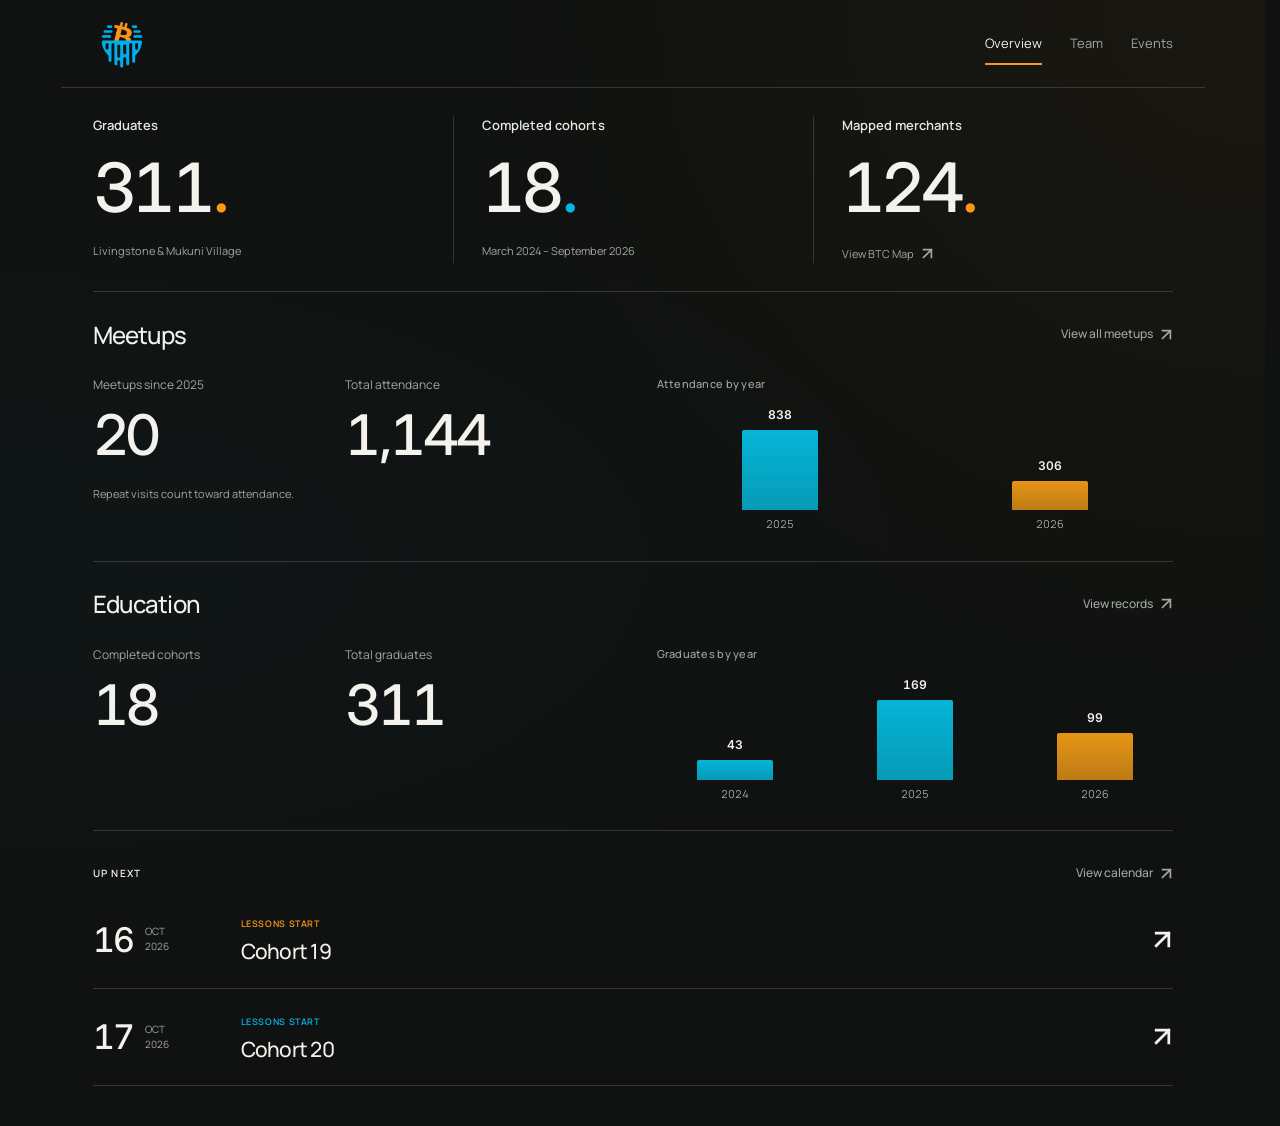
==== commit d7fa7ecb: "Give headline metric labels a distinct typographic hierarchy" ====
--- a/index.html
+++ b/index.html
@@ -1 +1 @@
-<!doctype html><html lang="en"><head><meta charset="utf-8"><meta name="viewport" content="width=device-width, initial-scale=1"><meta name="theme-color" content="#101010"><meta name="description" content="Bitcoin Victoria Falls community data, education and upcoming events in Zambia."><title>Overview · Bitcoin Victoria Falls</title><link rel="icon" href="assets/symbol.png"><link rel="preconnect" href="https://fonts.googleapis.com"><link rel="preconnect" href="https://fonts.gstatic.com" crossorigin><link href="https://fonts.googleapis.com/css2?family=Inter:wght@400;500;600&family=Manrope:wght@400;500;600;700&display=swap" rel="stylesheet"><link rel="stylesheet" href="styles.css?v=20261011-dividers-1"><script src="app.js?v=20261011-refined-2" defer></script></head><body data-page="0"><a class="skip" href="#main">Skip to content</a><header class="shell header"><a class="brand" href="./"><img src="assets/symbol.png" alt="Bitcoin Victoria Falls"></a><nav aria-label="Main"><a aria-current="page" href="./">Overview</a><a href="team.html">Team</a><a  href="events.html">Events</a></nav></header><main id="main" class="shell"><section class="metrics" aria-label="Community in numbers"><article><span class="metric-label">Graduates</span><strong>311<span class="orange">.</span></strong><small>Livingstone & Mukuni Village</small></article><article><span class="metric-label">Completed cohorts</span><strong>18<span class="cyan">.</span></strong><small>March 2024 – September 2026</small></article><article><span class="metric-label">Mapped merchants</span><strong>124<span class="orange">.</span></strong><a href="https://btcmap.org/community/bitcoin-victoria-falls/merchants" target="_blank" rel="noopener">View BTC Map <svg class="link-arrow" viewBox="0 0 20 20" fill="none" stroke="currentColor" stroke-width="2.6" stroke-linecap="square" stroke-linejoin="miter" aria-hidden="true" focusable="false"><path d="M4 16 16 4M4 4h12v12"/></svg></a></article></section><section class="overview-meetups" aria-labelledby="meetup-heading"><div class="section-heading"><h2 id="meetup-heading">Meetups</h2><a href="meetups.html">View all meetups <svg class="link-arrow" viewBox="0 0 20 20" fill="none" stroke="currentColor" stroke-width="2.6" stroke-linecap="square" stroke-linejoin="miter" aria-hidden="true" focusable="false"><path d="M4 16 16 4M4 4h12v12"/></svg></a></div><div class="data-summary meetup-summary"><div class="meetup-figures"><div><span>Meetups since 2025</span><strong>20</strong></div><div><span>Total attendance</span><strong>1,144</strong></div><p class="attendance-note"><span>Repeat visits count toward attendance.</span></p></div><div class="attendance-chart"><h3>Attendance by year</h3><div class="chart" aria-label="Attendance by year"><div class="bar"><b>838</b><i style="height:80px"></i><span>2025</span></div><div class="bar"><b>306</b><i style="height:29px"></i><span>2026</span></div></div></div></div></section><section class="overview-education" aria-labelledby="education-heading"><div class="section-heading"><h2 id="education-heading">Education</h2><a href="data.html#education">View records <svg class="link-arrow" viewBox="0 0 20 20" fill="none" stroke="currentColor" stroke-width="2.6" stroke-linecap="square" stroke-linejoin="miter" aria-hidden="true" focusable="false"><path d="M4 16 16 4M4 4h12v12"/></svg></a></div><div class="data-summary meetup-summary"><div class="meetup-figures"><div><span>Completed cohorts</span><strong>18</strong></div><div><span>Total graduates</span><strong>311</strong></div></div><div class="attendance-chart"><h3>Graduates by year</h3><div class="chart" aria-label="Graduates by year"><div class="bar"><b>43</b><i style="height:20px"></i><span>2024</span></div><div class="bar"><b>169</b><i style="height:80px"></i><span>2025</span></div><div class="bar"><b>99</b><i style="height:47px"></i><span>2026</span></div></div></div></div></section><section class="next"><div class="section-heading"><p class="eyebrow">Up next</p><a href="events.html">View calendar <svg class="link-arrow" viewBox="0 0 20 20" fill="none" stroke="currentColor" stroke-width="2.6" stroke-linecap="square" stroke-linejoin="miter" aria-hidden="true" focusable="false"><path d="M4 16 16 4M4 4h12v12"/></svg></a></div><a class="event-row" href="events.html#cohort-19"><time datetime="2026-10-16"><b>16</b><span>OCT 2026</span></time><div><small class="orange">LESSONS START</small><h2>Cohort 19</h2></div><span class="arrow"><svg class="link-arrow" viewBox="0 0 20 20" fill="none" stroke="currentColor" stroke-width="2.6" stroke-linecap="square" stroke-linejoin="miter" aria-hidden="true" focusable="false"><path d="M4 16 16 4M4 4h12v12"/></svg></span></a><a class="event-row" href="events.html#cohort-20"><time datetime="2026-10-17"><b>17</b><span>OCT 2026</span></time><div><small class="cyan">LESSONS START</small><h2>Cohort 20</h2></div><span class="arrow"><svg class="link-arrow" viewBox="0 0 20 20" fill="none" stroke="currentColor" stroke-width="2.6" stroke-linecap="square" stroke-linejoin="miter" aria-hidden="true" focusable="false"><path d="M4 16 16 4M4 4h12v12"/></svg></span></a></section></main></body></html>
+<!doctype html><html lang="en"><head><meta charset="utf-8"><meta name="viewport" content="width=device-width, initial-scale=1"><meta name="theme-color" content="#101010"><meta name="description" content="Bitcoin Victoria Falls community data, education and upcoming events in Zambia."><title>Overview · Bitcoin Victoria Falls</title><link rel="icon" href="assets/symbol.png"><link rel="preconnect" href="https://fonts.googleapis.com"><link rel="preconnect" href="https://fonts.gstatic.com" crossorigin><link href="https://fonts.googleapis.com/css2?family=Inter:wght@400;500;600&family=Manrope:wght@400;500;600;700&display=swap" rel="stylesheet"><link rel="stylesheet" href="styles.css?v=20261011-metric-type-1"><script src="app.js?v=20261011-refined-2" defer></script></head><body data-page="0"><a class="skip" href="#main">Skip to content</a><header class="shell header"><a class="brand" href="./"><img src="assets/symbol.png" alt="Bitcoin Victoria Falls"></a><nav aria-label="Main"><a aria-current="page" href="./">Overview</a><a href="team.html">Team</a><a  href="events.html">Events</a></nav></header><main id="main" class="shell"><section class="metrics" aria-label="Community in numbers"><article><span class="metric-label">Graduates</span><strong>311<span class="orange">.</span></strong><small>Livingstone & Mukuni Village</small></article><article><span class="metric-label">Completed cohorts</span><strong>18<span class="cyan">.</span></strong><small>March 2024 – September 2026</small></article><article><span class="metric-label">Mapped merchants</span><strong>124<span class="orange">.</span></strong><a href="https://btcmap.org/community/bitcoin-victoria-falls/merchants" target="_blank" rel="noopener">View BTC Map <svg class="link-arrow" viewBox="0 0 20 20" fill="none" stroke="currentColor" stroke-width="2.6" stroke-linecap="square" stroke-linejoin="miter" aria-hidden="true" focusable="false"><path d="M4 16 16 4M4 4h12v12"/></svg></a></article></section><section class="overview-meetups" aria-labelledby="meetup-heading"><div class="section-heading"><h2 id="meetup-heading">Meetups</h2><a href="meetups.html">View all meetups <svg class="link-arrow" viewBox="0 0 20 20" fill="none" stroke="currentColor" stroke-width="2.6" stroke-linecap="square" stroke-linejoin="miter" aria-hidden="true" focusable="false"><path d="M4 16 16 4M4 4h12v12"/></svg></a></div><div class="data-summary meetup-summary"><div class="meetup-figures"><div><span>Meetups since 2025</span><strong>20</strong></div><div><span>Total attendance</span><strong>1,144</strong></div><p class="attendance-note"><span>Repeat visits count toward attendance.</span></p></div><div class="attendance-chart"><h3>Attendance by year</h3><div class="chart" aria-label="Attendance by year"><div class="bar"><b>838</b><i style="height:80px"></i><span>2025</span></div><div class="bar"><b>306</b><i style="height:29px"></i><span>2026</span></div></div></div></div></section><section class="overview-education" aria-labelledby="education-heading"><div class="section-heading"><h2 id="education-heading">Education</h2><a href="data.html#education">View records <svg class="link-arrow" viewBox="0 0 20 20" fill="none" stroke="currentColor" stroke-width="2.6" stroke-linecap="square" stroke-linejoin="miter" aria-hidden="true" focusable="false"><path d="M4 16 16 4M4 4h12v12"/></svg></a></div><div class="data-summary meetup-summary"><div class="meetup-figures"><div><span>Completed cohorts</span><strong>18</strong></div><div><span>Total graduates</span><strong>311</strong></div></div><div class="attendance-chart"><h3>Graduates by year</h3><div class="chart" aria-label="Graduates by year"><div class="bar"><b>43</b><i style="height:20px"></i><span>2024</span></div><div class="bar"><b>169</b><i style="height:80px"></i><span>2025</span></div><div class="bar"><b>99</b><i style="height:47px"></i><span>2026</span></div></div></div></div></section><section class="next"><div class="section-heading"><p class="eyebrow">Up next</p><a href="events.html">View calendar <svg class="link-arrow" viewBox="0 0 20 20" fill="none" stroke="currentColor" stroke-width="2.6" stroke-linecap="square" stroke-linejoin="miter" aria-hidden="true" focusable="false"><path d="M4 16 16 4M4 4h12v12"/></svg></a></div><a class="event-row" href="events.html#cohort-19"><time datetime="2026-10-16"><b>16</b><span>OCT 2026</span></time><div><small class="orange">LESSONS START</small><h2>Cohort 19</h2></div><span class="arrow"><svg class="link-arrow" viewBox="0 0 20 20" fill="none" stroke="currentColor" stroke-width="2.6" stroke-linecap="square" stroke-linejoin="miter" aria-hidden="true" focusable="false"><path d="M4 16 16 4M4 4h12v12"/></svg></span></a><a class="event-row" href="events.html#cohort-20"><time datetime="2026-10-17"><b>17</b><span>OCT 2026</span></time><div><small class="cyan">LESSONS START</small><h2>Cohort 20</h2></div><span class="arrow"><svg class="link-arrow" viewBox="0 0 20 20" fill="none" stroke="currentColor" stroke-width="2.6" stroke-linecap="square" stroke-linejoin="miter" aria-hidden="true" focusable="false"><path d="M4 16 16 4M4 4h12v12"/></svg></span></a></section></main></body></html>
--- a/styles.css
+++ b/styles.css
@@ -53,7 +53,7 @@
 .metrics article { padding: 0 28px; border-left: 1px solid var(--line); min-width: 0; }
 .metrics article:first-child { padding-left: 0; border: 0; }
 .metrics article:last-child { padding-right: 0; }
-.metric-label { display: block; font-size: 13px; color: var(--muted); }
+.metric-label { display: block; font-size: 13px; font-weight: 600; letter-spacing: .005em; color: #e5e7e1; }
 .metrics strong { display: block; font-weight: 500; font-size: clamp(48px, 5.4vw, 68px); line-height: 1.25; letter-spacing: -.06em; margin: 9px 0 12px; font-variant-numeric: tabular-nums; }
 .metrics small, .metrics a { font-size: 11px; line-height: 1.7; }
 .metrics small { display: block; color: var(--muted); }
@@ -189,12 +189,14 @@
   .brand img { width: 46px; height: 54px; }
   nav { gap: 20px; }
   nav a { font-size: 12px; }
-  .metrics { padding: 22px 0; }
-  .metrics article { padding-inline: 14px; }
-  .metric-label { font-size: 11px; line-height: 1.5; min-height: 33px; }
-  .metrics strong { font-size: clamp(36px, 8.5vw, 48px); margin: 4px 0 10px; }
-  .metrics small, .metrics a { font-size: 10px; line-height: 1.6; }
-  .metrics a { display: block; }
+  .metrics { grid-template-columns: 1fr; padding: 20px 0; }
+  .metrics article { display: grid; grid-template-columns: minmax(0, 1fr) auto; column-gap: 16px; row-gap: 5px; align-items: center; padding: 16px 0; border-left: 0; border-top: 1px solid var(--line); }
+  .metrics article:first-child { padding-top: 0; }
+  .metrics article:last-child { padding-bottom: 0; }
+  .metric-label { grid-column: 1; font-size: 13px; line-height: 1.5; min-height: 0; }
+  .metrics strong { grid-column: 2; grid-row: 1 / 3; font-size: 38px; margin: 0; text-align: right; }
+  .metrics small, .metrics a { grid-column: 1; font-size: 11px; line-height: 1.6; white-space: nowrap; }
+  .metrics a { display: inline-flex; justify-self: start; }
   .metrics a svg { margin-left: 2px; width: 10px; height: 10px; }
   .overview-meetups, .overview-education { padding-top: 20px; }
   .section-heading { gap: 16px; align-items: center; }
@@ -264,7 +266,7 @@
 @media (max-width: 374px) {
   .shell { padding-inline: 16px; }
   nav { gap: 16px; }
-  .metrics article { padding-inline: 10px; }
+  .metrics article { padding-inline: 0; }
   .metrics strong { font-size: 34px; }
   .metrics small, .metrics a { font-size: 10px; }
   .section-heading a { font-size: 9px; }
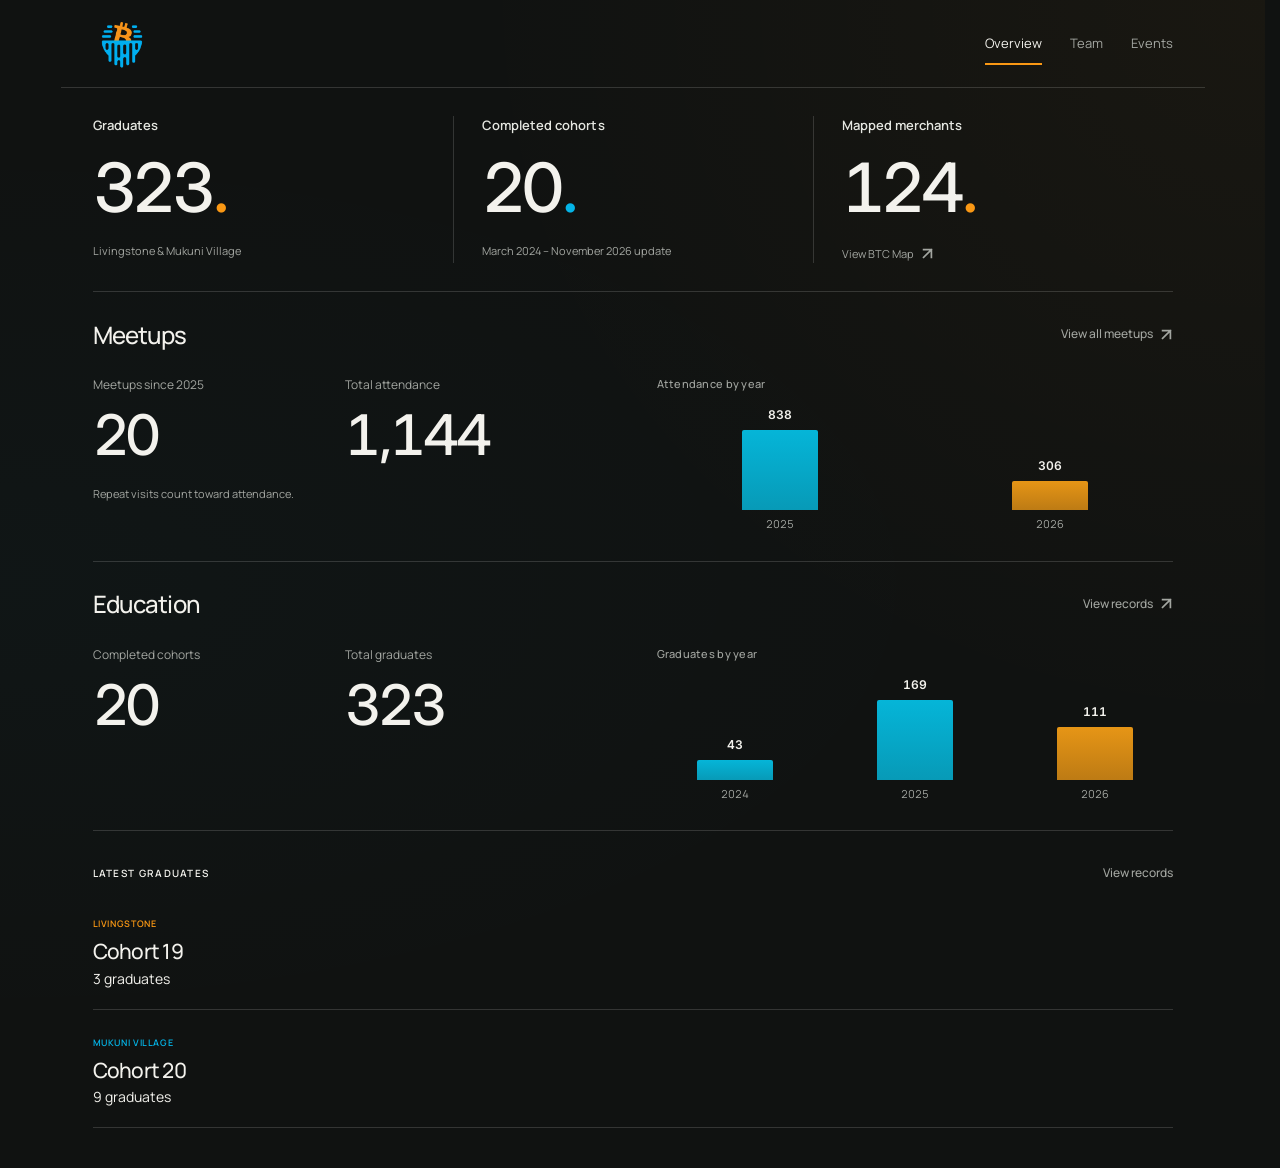
==== commit 638d2fe0: "Record cohort 19 and 20 graduations and update totals" ====
--- a/index.html
+++ b/index.html
@@ -1 +1 @@
-<!doctype html><html lang="en"><head><meta charset="utf-8"><meta name="viewport" content="width=device-width, initial-scale=1"><meta name="theme-color" content="#101010"><meta name="description" content="Bitcoin Victoria Falls community data, education and upcoming events in Zambia."><title>Overview · Bitcoin Victoria Falls</title><link rel="icon" href="assets/symbol.png"><link rel="preconnect" href="https://fonts.googleapis.com"><link rel="preconnect" href="https://fonts.gstatic.com" crossorigin><link href="https://fonts.googleapis.com/css2?family=Inter:wght@400;500;600&family=Manrope:wght@400;500;600;700&display=swap" rel="stylesheet"><link rel="stylesheet" href="styles.css?v=20261011-metric-type-1"><script src="app.js?v=20261011-refined-2" defer></script></head><body data-page="0"><a class="skip" href="#main">Skip to content</a><header class="shell header"><a class="brand" href="./"><img src="assets/symbol.png" alt="Bitcoin Victoria Falls"></a><nav aria-label="Main"><a aria-current="page" href="./">Overview</a><a href="team.html">Team</a><a  href="events.html">Events</a></nav></header><main id="main" class="shell"><section class="metrics" aria-label="Community in numbers"><article><span class="metric-label">Graduates</span><strong>311<span class="orange">.</span></strong><small>Livingstone & Mukuni Village</small></article><article><span class="metric-label">Completed cohorts</span><strong>18<span class="cyan">.</span></strong><small>March 2024 – September 2026</small></article><article><span class="metric-label">Mapped merchants</span><strong>124<span class="orange">.</span></strong><a href="https://btcmap.org/community/bitcoin-victoria-falls/merchants" target="_blank" rel="noopener">View BTC Map <svg class="link-arrow" viewBox="0 0 20 20" fill="none" stroke="currentColor" stroke-width="2.6" stroke-linecap="square" stroke-linejoin="miter" aria-hidden="true" focusable="false"><path d="M4 16 16 4M4 4h12v12"/></svg></a></article></section><section class="overview-meetups" aria-labelledby="meetup-heading"><div class="section-heading"><h2 id="meetup-heading">Meetups</h2><a href="meetups.html">View all meetups <svg class="link-arrow" viewBox="0 0 20 20" fill="none" stroke="currentColor" stroke-width="2.6" stroke-linecap="square" stroke-linejoin="miter" aria-hidden="true" focusable="false"><path d="M4 16 16 4M4 4h12v12"/></svg></a></div><div class="data-summary meetup-summary"><div class="meetup-figures"><div><span>Meetups since 2025</span><strong>20</strong></div><div><span>Total attendance</span><strong>1,144</strong></div><p class="attendance-note"><span>Repeat visits count toward attendance.</span></p></div><div class="attendance-chart"><h3>Attendance by year</h3><div class="chart" aria-label="Attendance by year"><div class="bar"><b>838</b><i style="height:80px"></i><span>2025</span></div><div class="bar"><b>306</b><i style="height:29px"></i><span>2026</span></div></div></div></div></section><section class="overview-education" aria-labelledby="education-heading"><div class="section-heading"><h2 id="education-heading">Education</h2><a href="data.html#education">View records <svg class="link-arrow" viewBox="0 0 20 20" fill="none" stroke="currentColor" stroke-width="2.6" stroke-linecap="square" stroke-linejoin="miter" aria-hidden="true" focusable="false"><path d="M4 16 16 4M4 4h12v12"/></svg></a></div><div class="data-summary meetup-summary"><div class="meetup-figures"><div><span>Completed cohorts</span><strong>18</strong></div><div><span>Total graduates</span><strong>311</strong></div></div><div class="attendance-chart"><h3>Graduates by year</h3><div class="chart" aria-label="Graduates by year"><div class="bar"><b>43</b><i style="height:20px"></i><span>2024</span></div><div class="bar"><b>169</b><i style="height:80px"></i><span>2025</span></div><div class="bar"><b>99</b><i style="height:47px"></i><span>2026</span></div></div></div></div></section><section class="next"><div class="section-heading"><p class="eyebrow">Up next</p><a href="events.html">View calendar <svg class="link-arrow" viewBox="0 0 20 20" fill="none" stroke="currentColor" stroke-width="2.6" stroke-linecap="square" stroke-linejoin="miter" aria-hidden="true" focusable="false"><path d="M4 16 16 4M4 4h12v12"/></svg></a></div><a class="event-row" href="events.html#cohort-19"><time datetime="2026-10-16"><b>16</b><span>OCT 2026</span></time><div><small class="orange">LESSONS START</small><h2>Cohort 19</h2></div><span class="arrow"><svg class="link-arrow" viewBox="0 0 20 20" fill="none" stroke="currentColor" stroke-width="2.6" stroke-linecap="square" stroke-linejoin="miter" aria-hidden="true" focusable="false"><path d="M4 16 16 4M4 4h12v12"/></svg></span></a><a class="event-row" href="events.html#cohort-20"><time datetime="2026-10-17"><b>17</b><span>OCT 2026</span></time><div><small class="cyan">LESSONS START</small><h2>Cohort 20</h2></div><span class="arrow"><svg class="link-arrow" viewBox="0 0 20 20" fill="none" stroke="currentColor" stroke-width="2.6" stroke-linecap="square" stroke-linejoin="miter" aria-hidden="true" focusable="false"><path d="M4 16 16 4M4 4h12v12"/></svg></span></a></section></main></body></html>
+<!doctype html><html lang="en"><head><meta charset="utf-8"><meta name="viewport" content="width=device-width, initial-scale=1"><meta name="theme-color" content="#101010"><meta name="description" content="Bitcoin Victoria Falls community data, education and upcoming events in Zambia."><title>Overview · Bitcoin Victoria Falls</title><link rel="icon" href="assets/symbol.png"><link rel="preconnect" href="https://fonts.googleapis.com"><link rel="preconnect" href="https://fonts.gstatic.com" crossorigin><link href="https://fonts.googleapis.com/css2?family=Inter:wght@400;500;600&family=Manrope:wght@400;500;600;700&display=swap" rel="stylesheet"><link rel="stylesheet" href="styles.css?v=20261011-chart-caption-1"><script src="app.js?v=20261110-cohorts-20" defer></script></head><body data-page="0"><a class="skip" href="#main">Skip to content</a><header class="shell header"><a class="brand" href="./"><img src="assets/symbol.png" alt="Bitcoin Victoria Falls"></a><nav aria-label="Main"><a aria-current="page" href="./">Overview</a><a href="team.html">Team</a><a  href="events.html">Events</a></nav></header><main id="main" class="shell"><section class="metrics" aria-label="Community in numbers"><article><span class="metric-label">Graduates</span><strong>323<span class="orange">.</span></strong><small>Livingstone & Mukuni Village</small></article><article><span class="metric-label">Completed cohorts</span><strong>20<span class="cyan">.</span></strong><small>March 2024 – November 2026 update</small></article><article><span class="metric-label">Mapped merchants</span><strong>124<span class="orange">.</span></strong><a href="https://btcmap.org/community/bitcoin-victoria-falls/merchants" target="_blank" rel="noopener">View BTC Map <svg class="link-arrow" viewBox="0 0 20 20" fill="none" stroke="currentColor" stroke-width="2.6" stroke-linecap="square" stroke-linejoin="miter" aria-hidden="true" focusable="false"><path d="M4 16 16 4M4 4h12v12"/></svg></a></article></section><section class="overview-meetups" aria-labelledby="meetup-heading"><div class="section-heading"><h2 id="meetup-heading">Meetups</h2><a href="meetups.html">View all meetups <svg class="link-arrow" viewBox="0 0 20 20" fill="none" stroke="currentColor" stroke-width="2.6" stroke-linecap="square" stroke-linejoin="miter" aria-hidden="true" focusable="false"><path d="M4 16 16 4M4 4h12v12"/></svg></a></div><div class="data-summary meetup-summary"><div class="meetup-figures"><div><span>Meetups since 2025</span><strong>20</strong></div><div><span>Total attendance</span><strong>1,144</strong></div><p class="attendance-note"><span>Repeat visits count toward attendance.</span></p></div><div class="attendance-chart"><h3>Attendance by year</h3><div class="chart" aria-label="Attendance by year"><div class="bar"><b>838</b><i style="height:80px"></i><span>2025</span></div><div class="bar"><b>306</b><i style="height:29px"></i><span>2026</span></div></div></div></div></section><section class="overview-education" aria-labelledby="education-heading"><div class="section-heading"><h2 id="education-heading">Education</h2><a href="data.html#education">View records <svg class="link-arrow" viewBox="0 0 20 20" fill="none" stroke="currentColor" stroke-width="2.6" stroke-linecap="square" stroke-linejoin="miter" aria-hidden="true" focusable="false"><path d="M4 16 16 4M4 4h12v12"/></svg></a></div><div class="data-summary meetup-summary"><div class="meetup-figures"><div><span>Completed cohorts</span><strong>20</strong></div><div><span>Total graduates</span><strong>323</strong></div></div><div class="attendance-chart"><h3>Graduates by year</h3><div class="chart" aria-label="Graduates by year"><div class="bar"><b>43</b><i style="height:20px"></i><span>2024</span></div><div class="bar"><b>169</b><i style="height:80px"></i><span>2025</span></div><div class="bar"><b>111</b><i style="height:53px"></i><span>2026</span></div></div></div></div></section><section class="next"><div class="section-heading"><p class="eyebrow">Latest graduates</p><a href="data.html#education">View records</a></div><article class="event-row"><div><small class="orange">LIVINGSTONE</small><h2>Cohort 19</h2><p>3 graduates</p></div></article><article class="event-row"><div><small class="cyan">MUKUNI VILLAGE</small><h2>Cohort 20</h2><p>9 graduates</p></div></article></section></main></body></html>
--- a/styles.css
+++ b/styles.css
@@ -210,7 +210,8 @@
   .data-summary span { font-size: 11px; }
   .attendance-note { max-width: none; font-size: 10px; line-height: 1.7; }
   .attendance-note span { font-size: inherit; }
-  .attendance-chart h3 { font-size: 10px; margin-bottom: 8px; }
+  .attendance-chart { display: flex; flex-direction: column; }
+  .attendance-chart h3 { order: 1; font-size: 10px; margin: 14px 0 0; text-align: center; }
   .chart { height: 126px; gap: 24px; }
   .bar i { max-width: 64px; }
   .bar { font-size: 11px; gap: 5px; }
